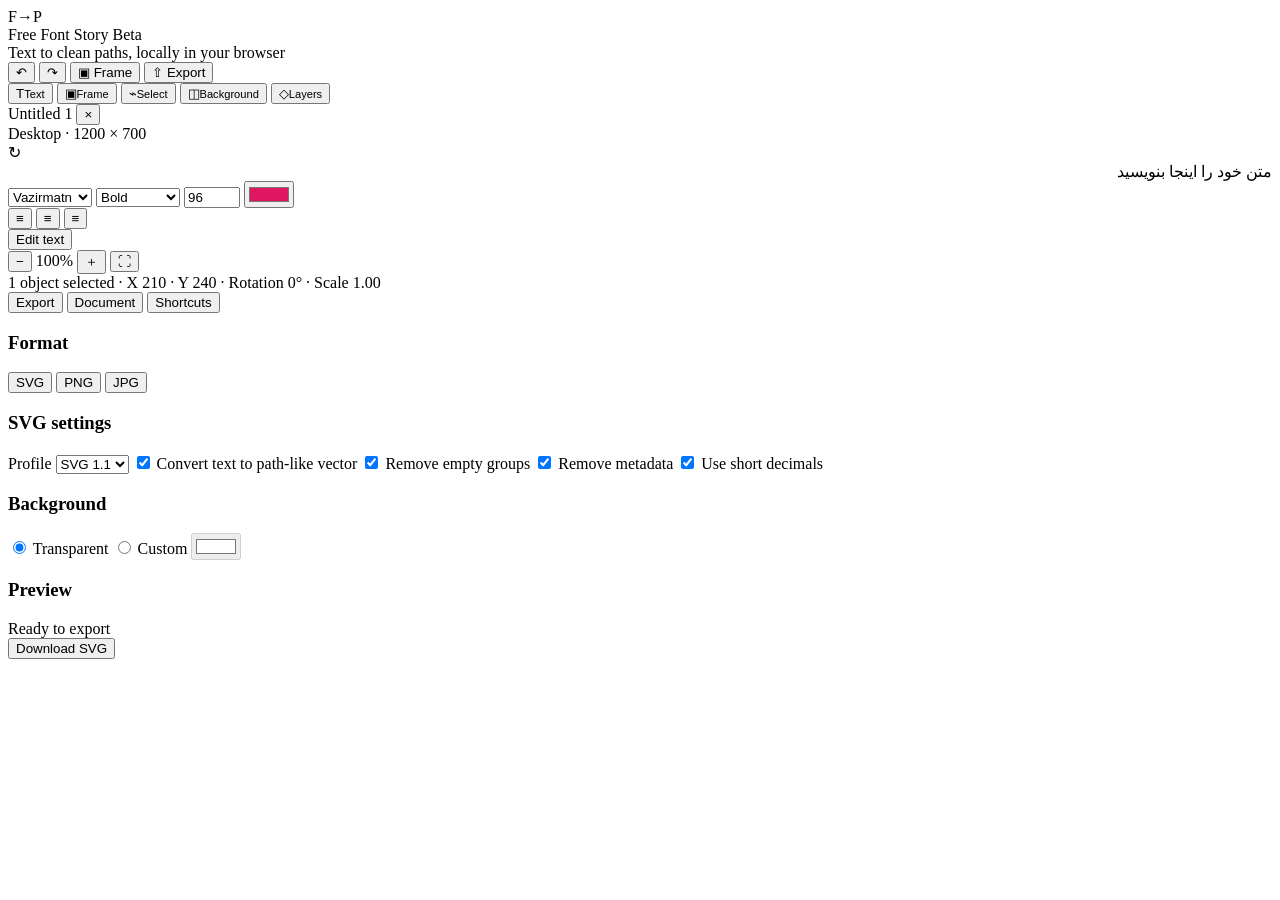
==== index.html @ 3dc97348 "Add interactive editor prototype" ====
<!doctype html>
<html lang="en" dir="ltr">
  <head>
    <meta charset="UTF-8" />
    <meta name="viewport" content="width=device-width, initial-scale=1.0" />
    <meta name="theme-color" content="#df1760" />
    <meta name="description" content="Create Persian and English typographic artwork and export it as SVG, PNG, or JPEG." />
    <title>Free Font Story</title>
    <link rel="preconnect" href="https://fonts.googleapis.com" />
    <link rel="preconnect" href="https://fonts.gstatic.com" crossorigin />
    <link href="https://fonts.googleapis.com/css2?family=Vazirmatn:wght@300;400;500;600;700;800;900&display=swap" rel="stylesheet" />
    <link rel="stylesheet" href="./styles.css" />
  </head>
  <body>
    <div class="app-shell">
      <header class="topbar">
        <div class="brand-wrap">
          <div class="brand-mark">F→P</div>
          <div>
            <div class="brand-title">Free Font Story <span class="beta">Beta</span></div>
            <div class="brand-subtitle">Text to clean paths, locally in your browser</div>
          </div>
        </div>

        <div class="top-actions">
          <button class="icon-button" id="undoButton" title="Undo">↶</button>
          <button class="icon-button" id="redoButton" title="Redo">↷</button>
          <button class="secondary-button" id="frameButton">▣ Frame</button>
          <button class="primary-button" id="exportButton">⇧ Export</button>
        </div>
      </header>

      <main class="workspace">
        <aside class="left-rail" aria-label="Tools">
          <button class="rail-button active" data-tool="text"><span>T</span><small>Text</small></button>
          <button class="rail-button" data-tool="frame"><span>▣</span><small>Frame</small></button>
          <button class="rail-button" data-tool="select"><span>⌁</span><small>Select</small></button>
          <button class="rail-button" data-tool="background"><span>◫</span><small>Background</small></button>
          <button class="rail-button" data-tool="layers"><span>◇</span><small>Layers</small></button>
        </aside>

        <section class="stage-column">
          <div class="document-strip">
            <div class="document-tab">Untitled 1 <button id="resetButton" title="Reset document">×</button></div>
            <div class="frame-pill" id="framePill">Desktop · 1200 × 700</div>
          </div>

          <div class="canvas-viewport" id="canvasViewport">
            <div class="canvas-stage" id="canvasStage">
              <div class="artboard" id="artboard">
                <div class="grid-layer"></div>
                <div class="text-object selected" id="textObject" tabindex="0" aria-label="Editable text layer">
                  <div class="selection-box">
                    <span class="handle nw" data-handle="nw"></span>
                    <span class="handle ne" data-handle="ne"></span>
                    <span class="handle sw" data-handle="sw"></span>
                    <span class="handle se" data-handle="se"></span>
                    <span class="rotate-handle" data-handle="rotate">↻</span>
                  </div>
                  <div class="text-render" id="textRender" dir="rtl">متن خود را اینجا بنویسید</div>
                </div>
              </div>
            </div>
          </div>

          <div class="floating-toolbar" id="textToolbar">
            <select id="fontFamily" aria-label="Font family">
              <option value="Vazirmatn">Vazirmatn</option>
              <option value="Arial">Arial</option>
              <option value="Georgia">Georgia</option>
              <option value="Tahoma">Tahoma</option>
              <option value="system-ui">System UI</option>
            </select>
            <select id="fontWeight" aria-label="Font weight">
              <option value="400">Regular</option>
              <option value="500">Medium</option>
              <option value="600">Semi Bold</option>
              <option value="700" selected>Bold</option>
              <option value="800">Extra Bold</option>
              <option value="900">Black</option>
            </select>
            <input id="fontSize" type="number" min="12" max="300" value="96" aria-label="Font size" />
            <input id="textColor" type="color" value="#df1760" aria-label="Text color" />
            <div class="segmented" aria-label="Text alignment">
              <button data-align="left">≡</button>
              <button data-align="center" class="active">≡</button>
              <button data-align="right">≡</button>
            </div>
            <button class="toolbar-button" id="editTextButton">Edit text</button>
          </div>

          <div class="statusbar">
            <div class="zoom-controls">
              <button id="zoomOut">−</button>
              <span id="zoomLabel">100%</span>
              <button id="zoomIn">＋</button>
              <button id="fitButton">⛶</button>
            </div>
            <div class="object-status" id="objectStatus">1 object selected · X 210 · Y 240 · Rotation 0° · Scale 1.00</div>
          </div>
        </section>

        <aside class="inspector" id="inspector">
          <div class="inspector-tabs">
            <button class="active">Export</button>
            <button>Document</button>
            <button>Shortcuts</button>
          </div>

          <section class="panel-section">
            <h3>Format</h3>
            <div class="format-switch" id="formatSwitch">
              <button class="active" data-format="svg">SVG</button>
              <button data-format="png">PNG</button>
              <button data-format="jpeg">JPG</button>
            </div>
          </section>

          <section class="panel-section" id="svgSettings">
            <h3>SVG settings</h3>
            <label class="field-label">Profile
              <select id="svgProfile">
                <option>SVG 1.1</option>
              </select>
            </label>
            <label class="check-row"><input type="checkbox" checked /> Convert text to path-like vector</label>
            <label class="check-row"><input type="checkbox" checked /> Remove empty groups</label>
            <label class="check-row"><input type="checkbox" checked /> Remove metadata</label>
            <label class="check-row"><input type="checkbox" checked /> Use short decimals</label>
          </section>

          <section class="panel-section">
            <h3>Background</h3>
            <label class="radio-row"><input type="radio" name="background" value="transparent" checked /> Transparent</label>
            <label class="radio-row"><input type="radio" name="background" value="custom" /> Custom</label>
            <input id="backgroundColor" type="color" value="#ffffff" disabled />
          </section>

          <section class="panel-section preview-section">
            <h3>Preview</h3>
            <pre id="exportPreview"></pre>
            <div class="optimized" id="optimizedSize">Ready to export</div>
          </section>

          <div class="inspector-footer">
            <button class="primary-button wide" id="downloadButton">Download SVG</button>
          </div>
        </aside>
      </main>
    </div>

    <dialog id="textDialog">
      <form method="dialog" class="dialog-card">
        <div class="dialog-header">
          <div>
            <h2>Edit text</h2>
            <p>Persian, English, and mixed-direction content are supported.</p>
          </div>
          <button class="icon-button" value="cancel">×</button>
        </div>
        <textarea id="textInput" rows="5" dir="auto">متن خود را اینجا بنویسید</textarea>
        <div class="dialog-actions">
          <button class="secondary-button" value="cancel">Cancel</button>
          <button class="primary-button" id="applyTextButton" value="default">Apply</button>
        </div>
      </form>
    </dialog>

    <dialog id="frameDialog">
      <form method="dialog" class="dialog-card compact">
        <div class="dialog-header">
          <div>
            <h2>Choose frame</h2>
            <p>The editor opens immediately with a sensible default.</p>
          </div>
          <button class="icon-button" value="cancel">×</button>
        </div>
        <div class="frame-grid" id="frameGrid"></div>
      </form>
    </dialog>

    <script type="module" src="./app.js"></script>
  </body>
</html>
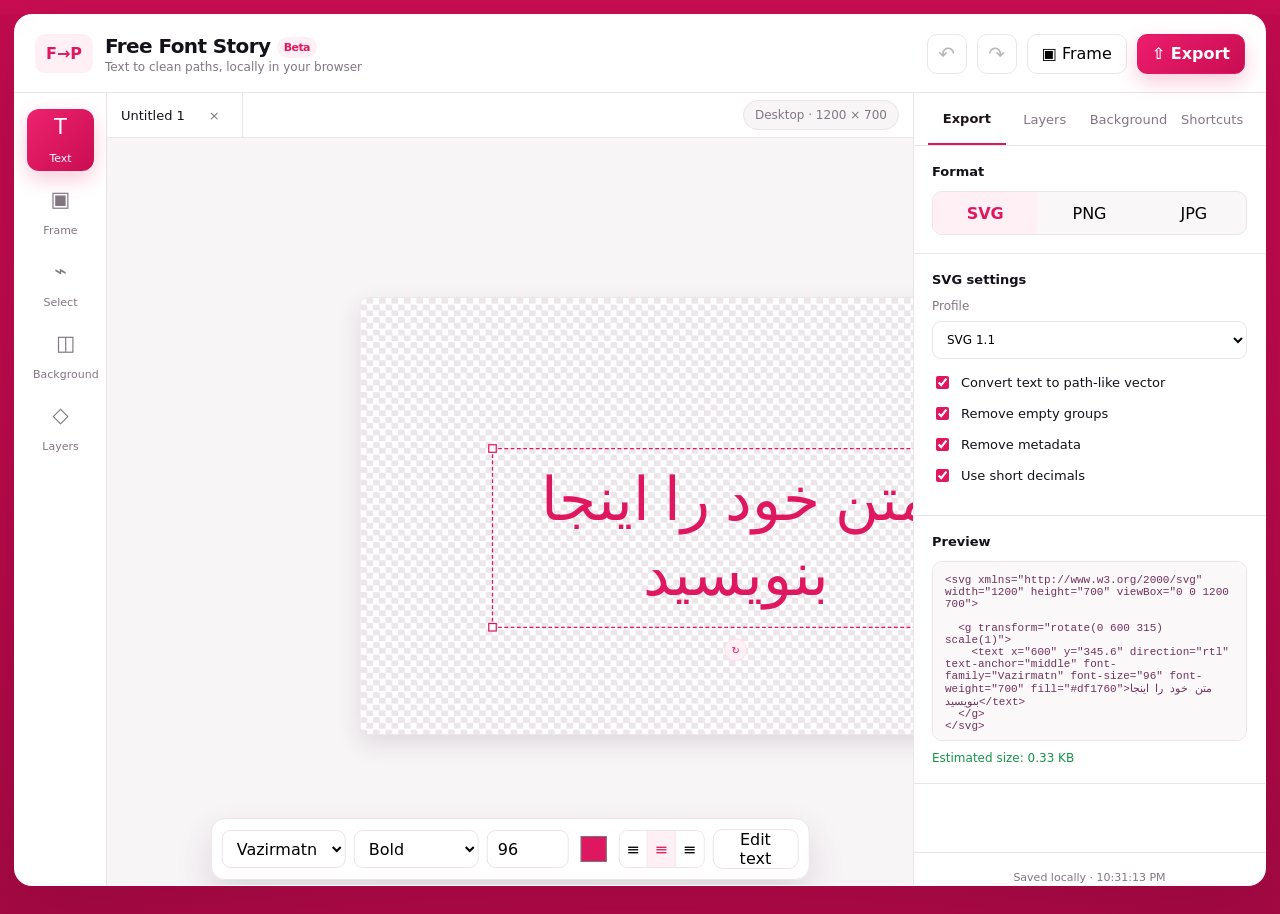
==== commit dd885342: "Add multi-layer text, image backgrounds, layers panel, and autosave Rework the prototype's single-ob" ====
--- a/index.html
+++ b/index.html
@@ -41,24 +41,16 @@
 
         <section class="stage-column">
           <div class="document-strip">
-            <div class="document-tab">Untitled 1 <button id="resetButton" title="Reset document">×</button></div>
+            <div class="document-tab">Untitled 1 <button id="resetButton" title="New document">×</button></div>
             <div class="frame-pill" id="framePill">Desktop · 1200 × 700</div>
           </div>
 
           <div class="canvas-viewport" id="canvasViewport">
             <div class="canvas-stage" id="canvasStage">
-              <div class="artboard" id="artboard">
+              <div class="artboard" id="artboard" data-bg="transparent">
                 <div class="grid-layer"></div>
-                <div class="text-object selected" id="textObject" tabindex="0" aria-label="Editable text layer">
-                  <div class="selection-box">
-                    <span class="handle nw" data-handle="nw"></span>
-                    <span class="handle ne" data-handle="ne"></span>
-                    <span class="handle sw" data-handle="sw"></span>
-                    <span class="handle se" data-handle="se"></span>
-                    <span class="rotate-handle" data-handle="rotate">↻</span>
-                  </div>
-                  <div class="text-render" id="textRender" dir="rtl">متن خود را اینجا بنویسید</div>
-                </div>
+                <div class="bg-image-layer" id="bgImageLayer"></div>
+                <div class="layers-root" id="layersRoot"></div>
               </div>
             </div>
           </div>
@@ -96,53 +88,103 @@
               <button id="zoomIn">＋</button>
               <button id="fitButton">⛶</button>
             </div>
-            <div class="object-status" id="objectStatus">1 object selected · X 210 · Y 240 · Rotation 0° · Scale 1.00</div>
+            <div class="object-status" id="objectStatus">1 layer · Selected "Text 1" · X 210 · Y 240 · Rotation 0° · Scale 1.00</div>
           </div>
         </section>
 
         <aside class="inspector" id="inspector">
-          <div class="inspector-tabs">
-            <button class="active">Export</button>
-            <button>Document</button>
-            <button>Shortcuts</button>
-          </div>
-
-          <section class="panel-section">
-            <h3>Format</h3>
-            <div class="format-switch" id="formatSwitch">
-              <button class="active" data-format="svg">SVG</button>
-              <button data-format="png">PNG</button>
-              <button data-format="jpeg">JPG</button>
-            </div>
-          </section>
-
-          <section class="panel-section" id="svgSettings">
-            <h3>SVG settings</h3>
-            <label class="field-label">Profile
-              <select id="svgProfile">
-                <option>SVG 1.1</option>
-              </select>
-            </label>
-            <label class="check-row"><input type="checkbox" checked /> Convert text to path-like vector</label>
-            <label class="check-row"><input type="checkbox" checked /> Remove empty groups</label>
-            <label class="check-row"><input type="checkbox" checked /> Remove metadata</label>
-            <label class="check-row"><input type="checkbox" checked /> Use short decimals</label>
-          </section>
-
-          <section class="panel-section">
-            <h3>Background</h3>
-            <label class="radio-row"><input type="radio" name="background" value="transparent" checked /> Transparent</label>
-            <label class="radio-row"><input type="radio" name="background" value="custom" /> Custom</label>
-            <input id="backgroundColor" type="color" value="#ffffff" disabled />
-          </section>
-
-          <section class="panel-section preview-section">
-            <h3>Preview</h3>
-            <pre id="exportPreview"></pre>
-            <div class="optimized" id="optimizedSize">Ready to export</div>
-          </section>
+          <div class="inspector-tabs" id="inspectorTabs">
+            <button class="active" data-tab="export">Export</button>
+            <button data-tab="layers">Layers</button>
+            <button data-tab="background">Background</button>
+            <button data-tab="shortcuts">Shortcuts</button>
+          </div>
+
+          <div class="tab-panel" data-tab-panel="export">
+            <section class="panel-section">
+              <h3>Format</h3>
+              <div class="format-switch" id="formatSwitch">
+                <button class="active" data-format="svg">SVG</button>
+                <button data-format="png">PNG</button>
+                <button data-format="jpeg">JPG</button>
+              </div>
+            </section>
+
+            <section class="panel-section" id="svgSettings">
+              <h3>SVG settings</h3>
+              <label class="field-label">Profile
+                <select id="svgProfile">
+                  <option>SVG 1.1</option>
+                </select>
+              </label>
+              <label class="check-row"><input type="checkbox" checked /> Convert text to path-like vector</label>
+              <label class="check-row"><input type="checkbox" checked /> Remove empty groups</label>
+              <label class="check-row"><input type="checkbox" checked /> Remove metadata</label>
+              <label class="check-row"><input type="checkbox" checked /> Use short decimals</label>
+            </section>
+
+            <section class="panel-section preview-section">
+              <h3>Preview</h3>
+              <pre id="exportPreview"></pre>
+              <div class="optimized" id="optimizedSize">Ready to export</div>
+            </section>
+          </div>
+
+          <div class="tab-panel" data-tab-panel="layers" hidden>
+            <section class="panel-section layers-panel">
+              <div class="layers-panel-header">
+                <h3>Layers</h3>
+                <button class="secondary-button" id="addLayerButton">+ Add text</button>
+              </div>
+              <div class="layers-list" id="layersList"></div>
+            </section>
+          </div>
+
+          <div class="tab-panel" data-tab-panel="background" hidden>
+            <section class="panel-section">
+              <h3>Background</h3>
+              <div class="segmented bg-type-switch" id="bgTypeSwitch" aria-label="Background type">
+                <button data-bg="transparent" class="active">Transparent</button>
+                <button data-bg="color">Color</button>
+                <button data-bg="image">Image</button>
+              </div>
+              <input id="backgroundColor" type="color" value="#ffffff" disabled />
+
+              <div class="bg-image-controls" id="bgImageControls" hidden>
+                <label class="upload-row" for="bgImageInput">
+                  ⇧ Upload image
+                  <input id="bgImageInput" type="file" accept="image/*" hidden />
+                </label>
+                <div class="bg-image-preview" id="bgImagePreview" hidden>
+                  <img id="bgImagePreviewImg" alt="Background preview" />
+                  <button class="icon-button" id="removeBgImageButton" title="Remove image">×</button>
+                </div>
+                <label class="field-label">Fit
+                  <select id="bgFit">
+                    <option value="cover">Cover</option>
+                    <option value="contain">Contain</option>
+                    <option value="stretch">Stretch</option>
+                  </select>
+                </label>
+              </div>
+            </section>
+          </div>
+
+          <div class="tab-panel" data-tab-panel="shortcuts" hidden>
+            <section class="panel-section">
+              <h3>Shortcuts</h3>
+              <ul class="shortcuts-list">
+                <li><span>Undo</span><kbd>Ctrl/Cmd + Z</kbd></li>
+                <li><span>Redo</span><kbd>Ctrl/Cmd + Shift + Z</kbd></li>
+                <li><span>Edit selected text</span><kbd>Enter / Double-click</kbd></li>
+                <li><span>Delete selected layer</span><kbd>Delete</kbd></li>
+                <li><span>Fit to screen</span><kbd>⛶ button</kbd></li>
+              </ul>
+            </section>
+          </div>
 
           <div class="inspector-footer">
+            <div class="save-status" id="saveStatus">Not saved yet</div>
             <button class="primary-button wide" id="downloadButton">Download SVG</button>
           </div>
         </aside>
--- a/styles.css
+++ b/styles.css
@@ -0,0 +1,179 @@
+:root {
+  font-family: Inter, ui-sans-serif, system-ui, -apple-system, BlinkMacSystemFont, "Segoe UI", sans-serif;
+  color: #151118;
+  background: #c90d52;
+  font-synthesis: none;
+  --accent: #df1760;
+  --accent-strong: #c90d52;
+  --accent-soft: #fff0f5;
+  --border: #ebe4e8;
+  --muted: #817781;
+  --panel: rgba(255, 255, 255, 0.96);
+  --shadow: 0 22px 70px rgba(94, 0, 38, 0.25);
+}
+
+* { box-sizing: border-box; }
+button, input, select, textarea { font: inherit; }
+button { cursor: pointer; }
+body { margin: 0; min-width: 320px; min-height: 100vh; background: radial-gradient(circle at top, #e62470 0, #ca0c52 46%, #a50943 100%); }
+
+.app-shell {
+  width: min(1560px, calc(100vw - 28px));
+  height: calc(100vh - 28px);
+  margin: 14px auto;
+  overflow: hidden;
+  border-radius: 18px;
+  background: #fbfafb;
+  box-shadow: var(--shadow);
+  border: 1px solid rgba(255,255,255,.68);
+}
+
+.topbar {
+  height: 78px;
+  display: flex;
+  align-items: center;
+  justify-content: space-between;
+  padding: 0 20px;
+  border-bottom: 1px solid var(--border);
+  background: rgba(255,255,255,.9);
+  backdrop-filter: blur(14px);
+}
+.brand-wrap { display: flex; align-items: center; gap: 12px; }
+.brand-mark { font-weight: 900; color: var(--accent); background: var(--accent-soft); border-radius: 10px; padding: 10px 11px; }
+.brand-title { font-size: 20px; font-weight: 800; letter-spacing: -.03em; }
+.brand-subtitle { font-size: 12px; color: var(--muted); margin-top: 2px; }
+.beta { font-size: 11px; font-weight: 700; color: var(--accent); background: var(--accent-soft); border-radius: 99px; padding: 4px 7px; vertical-align: middle; }
+.top-actions { display: flex; gap: 10px; align-items: center; }
+.icon-button, .secondary-button, .primary-button, .toolbar-button { border: 1px solid var(--border); background: white; border-radius: 10px; height: 40px; padding: 0 14px; }
+.icon-button { width: 40px; padding: 0; font-size: 20px; }
+.primary-button { color: white; border-color: var(--accent); background: linear-gradient(135deg, #ec1d6c, #c90d52); font-weight: 750; box-shadow: 0 8px 20px rgba(223,23,96,.22); }
+.primary-button:hover { transform: translateY(-1px); }
+.secondary-button:hover, .icon-button:hover, .toolbar-button:hover { background: #faf7f9; }
+.wide { width: 100%; }
+
+.workspace { height: calc(100% - 78px); display: grid; grid-template-columns: 92px minmax(0, 1fr) 352px; }
+.left-rail { border-right: 1px solid var(--border); background: white; padding: 16px 12px; display: flex; flex-direction: column; gap: 10px; }
+.rail-button { border: 0; background: transparent; color: var(--muted); min-height: 62px; border-radius: 12px; display: grid; place-items: center; gap: 3px; }
+.rail-button span { font-size: 21px; }
+.rail-button small { font-size: 11px; }
+.rail-button.active { color: white; background: linear-gradient(135deg, #ed226e, #c90d52); box-shadow: 0 8px 20px rgba(223,23,96,.22); }
+
+.stage-column { position: relative; min-width: 0; display: grid; grid-template-rows: 45px minmax(0,1fr) 58px; background: #f8f5f7; }
+.document-strip { display: flex; align-items: center; justify-content: space-between; border-bottom: 1px solid var(--border); background: white; padding: 0 14px; }
+.document-tab { height: 100%; display: flex; align-items: center; gap: 18px; font-size: 13px; border-right: 1px solid var(--border); padding-right: 16px; }
+.document-tab button { border: 0; background: transparent; color: var(--muted); }
+.frame-pill { font-size: 12px; color: var(--muted); background: #f8f5f7; border: 1px solid var(--border); border-radius: 999px; padding: 7px 11px; }
+
+.canvas-viewport { overflow: auto; padding: 28px; display: grid; place-items: center; }
+.canvas-stage { transform-origin: center; transition: transform .15s ease; }
+.artboard { width: 1200px; height: 700px; position: relative; overflow: hidden; background: white; border-radius: 12px; box-shadow: 0 14px 40px rgba(44,26,37,.12); border: 1px solid #eadfe5; }
+.artboard[data-bg="transparent"] { background-image: repeating-conic-gradient(#ece6ea 0% 25%, #ffffff 0% 50%); background-size: 20px 20px; }
+.grid-layer { position: absolute; inset: 0; opacity: .35; background-image: radial-gradient(#c9bdc4 1px, transparent 1px); background-size: 18px 18px; pointer-events: none; }
+.bg-image-layer { position: absolute; inset: 0; background-position: center; background-repeat: no-repeat; pointer-events: none; }
+.layers-root { position: absolute; inset: 0; }
+.text-object { position: absolute; left: 210px; top: 240px; width: 780px; min-height: 150px; display: grid; place-items: center; transform-origin: center; touch-action: none; user-select: none; }
+.text-object:not(.selected) .selection-box { border-style: solid; border-color: transparent; }
+.text-object:not(.selected) .handle, .text-object:not(.selected) .rotate-handle { display: none; }
+.text-render { width: 100%; padding: 24px; color: var(--accent); font-family: Vazirmatn, sans-serif; font-weight: 700; font-size: 96px; line-height: 1.25; text-align: center; white-space: pre-wrap; overflow-wrap: anywhere; }
+.selection-box { position: absolute; inset: 0; border: 2px dashed var(--accent); pointer-events: none; }
+.handle { width: 14px; height: 14px; border: 2px solid var(--accent); background: white; position: absolute; pointer-events: auto; }
+.handle.nw { left: -8px; top: -8px; } .handle.ne { right: -8px; top: -8px; } .handle.sw { left: -8px; bottom: -8px; } .handle.se { right: -8px; bottom: -8px; }
+.rotate-handle { width: 36px; height: 36px; border-radius: 50%; position: absolute; left: 50%; bottom: -55px; transform: translateX(-50%); display: grid; place-items: center; color: var(--accent); background: var(--accent-soft); border: 1px solid #ffd0df; pointer-events: auto; }
+
+.floating-toolbar { position: absolute; z-index: 5; left: 50%; bottom: 72px; transform: translateX(-50%); display: flex; align-items: center; gap: 8px; background: rgba(255,255,255,.97); border: 1px solid var(--border); box-shadow: 0 16px 36px rgba(51,25,41,.14); padding: 10px; border-radius: 14px; }
+.floating-toolbar select, .floating-toolbar input[type="number"] { height: 38px; border: 1px solid var(--border); border-radius: 9px; background: white; padding: 0 10px; }
+.floating-toolbar input[type="number"] { width: 82px; }
+.floating-toolbar input[type="color"] { width: 40px; height: 38px; border: 0; padding: 2px; background: transparent; }
+.segmented { display: flex; border: 1px solid var(--border); border-radius: 9px; overflow: hidden; }
+.segmented button { width: 34px; height: 36px; border: 0; border-right: 1px solid var(--border); background: white; }
+.segmented button:last-child { border-right: 0; }
+.segmented button.active { color: var(--accent); background: var(--accent-soft); }
+
+.statusbar { display: flex; align-items: center; justify-content: space-between; padding: 0 16px; background: white; border-top: 1px solid var(--border); }
+.zoom-controls { display: flex; align-items: center; border: 1px solid var(--border); border-radius: 10px; overflow: hidden; }
+.zoom-controls button, .zoom-controls span { border: 0; background: white; height: 34px; min-width: 42px; display: grid; place-items: center; }
+.object-status { font-size: 12px; color: var(--muted); }
+
+.inspector { border-left: 1px solid var(--border); background: white; overflow: auto; display: flex; flex-direction: column; }
+.inspector-tabs { display: grid; grid-template-columns: repeat(4,1fr); border-bottom: 1px solid var(--border); padding: 0 14px; }
+.inspector-tabs button { height: 52px; border: 0; background: transparent; color: var(--muted); font-size: 13px; }
+.inspector-tabs button.active { color: #1b151a; border-bottom: 2px solid var(--accent); font-weight: 750; }
+.panel-section { padding: 18px; border-bottom: 1px solid var(--border); }
+.panel-section h3 { font-size: 13px; margin: 0 0 12px; }
+.format-switch { display: grid; grid-template-columns: repeat(3,1fr); background: #faf7f9; border: 1px solid var(--border); border-radius: 10px; overflow: hidden; }
+.format-switch button { height: 42px; border: 0; background: transparent; }
+.format-switch button.active { color: var(--accent); background: var(--accent-soft); font-weight: 750; }
+.field-label { display: grid; gap: 8px; font-size: 12px; color: var(--muted); margin-bottom: 14px; }
+.field-label select { height: 38px; border: 1px solid var(--border); border-radius: 9px; padding: 0 10px; background: white; }
+.check-row, .radio-row { display: flex; align-items: center; gap: 9px; margin: 12px 0; font-size: 13px; }
+input[type="checkbox"], input[type="radio"] { accent-color: var(--accent); }
+#backgroundColor { width: 100%; height: 36px; border: 1px solid var(--border); border-radius: 9px; margin-bottom: 16px; }
+#backgroundColor:disabled { opacity: .4; }
+.bg-type-switch { margin-bottom: 16px; }
+.bg-type-switch button { width: auto; flex: 1; height: 42px; font-size: 12px; }
+.upload-row { display: flex; align-items: center; justify-content: center; gap: 8px; height: 42px; border: 1px dashed var(--border); border-radius: 10px; color: var(--accent); font-size: 13px; font-weight: 650; margin-bottom: 12px; }
+.upload-row:hover { background: var(--accent-soft); border-color: var(--accent); }
+.bg-image-preview { position: relative; margin-bottom: 14px; border-radius: 10px; overflow: hidden; border: 1px solid var(--border); }
+.bg-image-preview img { display: block; width: 100%; height: 110px; object-fit: cover; }
+.bg-image-preview .icon-button { position: absolute; top: 6px; right: 6px; width: 28px; height: 28px; background: rgba(255,255,255,.9); }
+.layers-panel-header { display: flex; align-items: center; justify-content: space-between; margin-bottom: 12px; }
+.layers-panel-header h3 { margin: 0; }
+.layers-list { display: flex; flex-direction: column; gap: 8px; }
+.layer-row { display: flex; align-items: center; gap: 10px; border: 1px solid var(--border); border-radius: 10px; padding: 8px 10px; cursor: pointer; }
+.layer-row.active { border-color: var(--accent); background: var(--accent-soft); }
+.layer-visibility { border: 0; background: transparent; width: 24px; height: 24px; color: var(--accent); flex: none; }
+.layer-info { display: flex; flex-direction: column; min-width: 0; flex: 1; }
+.layer-name { font-size: 13px; font-weight: 650; }
+.layer-preview { font-size: 11px; color: var(--muted); overflow: hidden; text-overflow: ellipsis; white-space: nowrap; }
+.layer-actions { display: flex; gap: 2px; flex: none; }
+.layer-actions button { border: 0; background: transparent; width: 26px; height: 26px; border-radius: 6px; font-size: 12px; color: var(--muted); }
+.layer-actions button:hover { background: white; color: var(--accent); }
+.empty-hint { color: var(--muted); font-size: 13px; margin: 0; }
+.shortcuts-list { list-style: none; margin: 0; padding: 0; display: flex; flex-direction: column; gap: 10px; }
+.shortcuts-list li { display: flex; align-items: center; justify-content: space-between; font-size: 13px; }
+.shortcuts-list kbd { font-family: inherit; font-size: 11px; color: var(--muted); background: #faf7f9; border: 1px solid var(--border); border-radius: 6px; padding: 3px 7px; }
+.preview-section pre { margin: 0; max-height: 180px; overflow: auto; background: #fbf8fa; border: 1px solid var(--border); border-radius: 10px; padding: 12px; color: #71315a; font-size: 11px; white-space: pre-wrap; }
+.optimized { color: #159447; font-size: 12px; margin-top: 10px; }
+.inspector-footer { margin-top: auto; padding: 18px; position: sticky; bottom: 0; background: white; border-top: 1px solid var(--border); }
+.save-status { font-size: 11px; color: var(--muted); margin-bottom: 10px; text-align: center; }
+
+dialog { border: 0; border-radius: 18px; padding: 0; width: min(560px, calc(100vw - 32px)); box-shadow: 0 30px 90px rgba(46,15,33,.3); }
+dialog::backdrop { background: rgba(29,14,23,.42); backdrop-filter: blur(4px); }
+.dialog-card { padding: 20px; }
+.dialog-card.compact { width: 100%; }
+.dialog-header { display: flex; justify-content: space-between; gap: 20px; align-items: flex-start; }
+.dialog-header h2 { margin: 0; }
+.dialog-header p { margin: 6px 0 0; color: var(--muted); font-size: 13px; }
+#textInput { width: 100%; margin: 18px 0; border: 1px solid var(--border); border-radius: 12px; padding: 14px; resize: vertical; font-family: Vazirmatn, sans-serif; font-size: 26px; }
+.dialog-actions { display: flex; justify-content: flex-end; gap: 10px; }
+.frame-grid { display: grid; grid-template-columns: repeat(2,1fr); gap: 10px; margin-top: 18px; }
+.frame-option { text-align: left; border: 1px solid var(--border); border-radius: 12px; padding: 14px; background: white; }
+.frame-option:hover { border-color: var(--accent); background: var(--accent-soft); }
+.frame-option strong { display: block; margin-bottom: 5px; }
+.frame-option span { color: var(--muted); font-size: 12px; }
+
+@media (max-width: 1100px) {
+  .workspace { grid-template-columns: 74px minmax(0,1fr); }
+  .inspector { position: fixed; z-index: 20; right: 16px; top: 94px; bottom: 16px; width: min(352px, calc(100vw - 32px)); border: 1px solid var(--border); border-radius: 16px; box-shadow: var(--shadow); transform: translateX(calc(100% + 32px)); transition: transform .2s ease; }
+  .inspector.open { transform: translateX(0); }
+  .brand-subtitle { display: none; }
+}
+
+@media (max-width: 720px) {
+  .app-shell { width: 100%; height: 100vh; margin: 0; border-radius: 0; }
+  .topbar { height: 64px; padding: 0 12px; }
+  .brand-mark { display: none; }
+  .brand-title { font-size: 17px; }
+  .workspace { height: calc(100% - 64px); grid-template-columns: 1fr; grid-template-rows: minmax(0,1fr) 66px; }
+  .left-rail { order: 2; border-right: 0; border-top: 1px solid var(--border); flex-direction: row; padding: 6px; justify-content: space-around; }
+  .rail-button { min-height: 52px; min-width: 58px; }
+  .stage-column { order: 1; grid-row: 1; grid-template-rows: 42px minmax(0,1fr) 48px; }
+  .document-strip { padding: 0 8px; }
+  .frame-pill { max-width: 180px; overflow: hidden; text-overflow: ellipsis; white-space: nowrap; }
+  .canvas-viewport { padding: 16px; }
+  .floating-toolbar { left: 10px; right: 10px; bottom: 56px; transform: none; overflow-x: auto; justify-content: flex-start; }
+  .floating-toolbar select { min-width: 130px; }
+  .object-status { display: none; }
+  .top-actions .icon-button, .top-actions .secondary-button { display: none; }
+  .frame-grid { grid-template-columns: 1fr; }
+}
